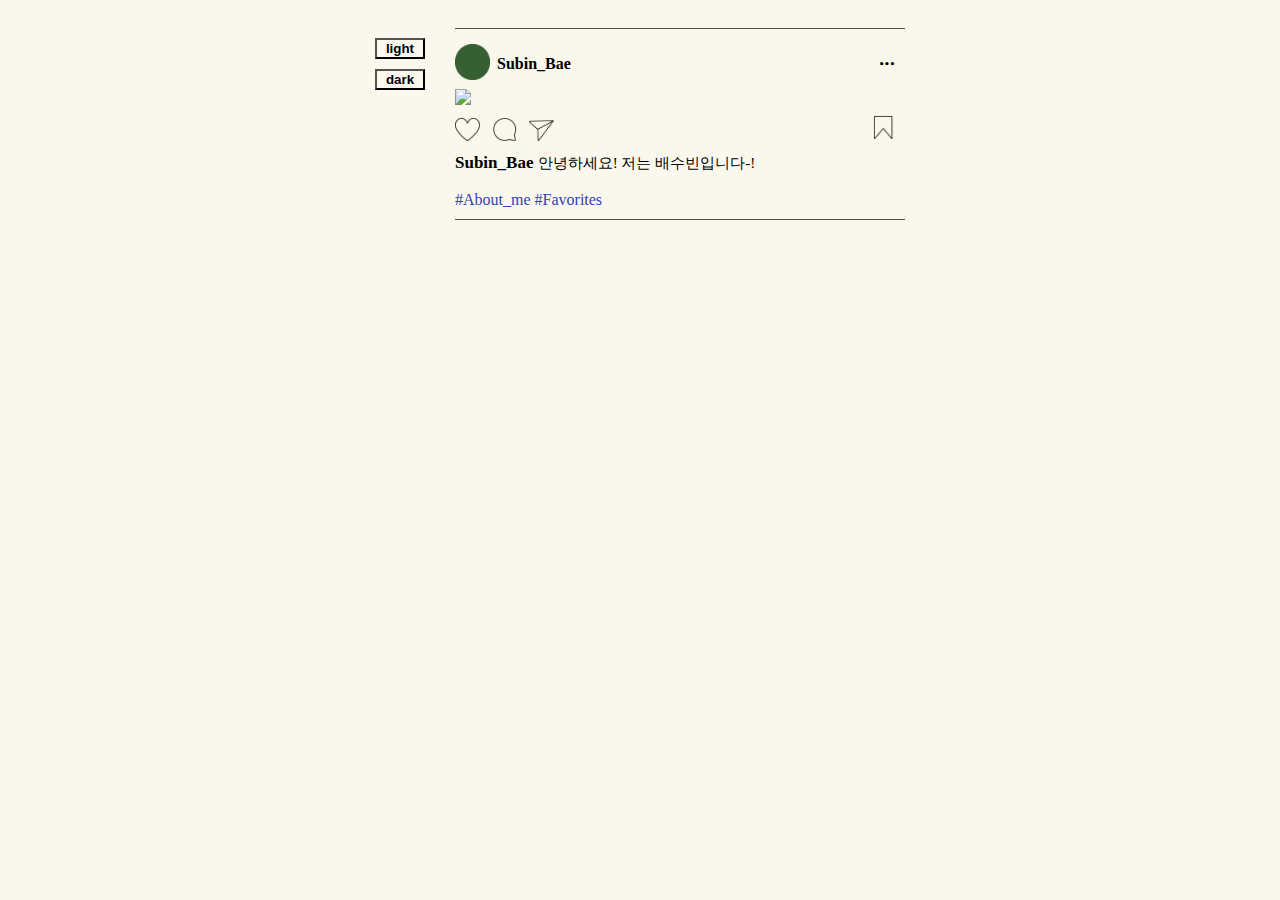
==== index.html @ 0ac8c8d3 "first commit" ====
<!doctype html>
<html>
    <head>
        <title> Subin Homepage </title>
        <meta charset="utf-8">
        <link rel="stylesheet" href="style1.css">
    </head>
    <body>
        <div class="button">
            <div class="light">
                <input type="button" value="light" onclick="lightmode()">
            </div>
            <div class="dark">
                <input type="button" value="dark" onclick="darkmode()">
            </div>
            
        </div>
        <div class="container">
        <div class="profile">
            <a href="index.html" onclick="gohome()"><img src="image2/6.png" width="35px"></a>
            <div class="name">
                <a href="index.html">Subin_Bae</a>
            </div>
            <div class="bold">
                ···
            </div>
        </div>
        
        <div class="image1">
            <img src="image/IMG_4882.JPG">
        </div>
        
        <div class="icon">
            <img id="img1" src="image2/1.png">
            <img id="img3" src="image2/3.png">
            <img id="img5" src="image2/5.png">

            <span class="icon2">
                <img id="img4" src="image2/4.png">
            </span>
        </div>

        <span class="text">
            <strong>Subin_Bae  </strong>
            안녕하세요! 저는 배수빈입니다-!
        </span><br><br>
        

        <div class="hashtag">
            <a href="About_me.html">#About_me</a>
            <span class="hashtag2">
                <a href="Favorite.html">#Favorites</a>
            </div>
        </div>
        </div>

        <script>
            function lightmode(){
                document.querySelector('body').style.color = '#291C0E';
                document.querySelector('body').style.backgroundColor = '#FAF8EC';
                document.querySelector('.name a').style.color = '#291C0E';
                document.querySelector('.hashtag a').style.color = '#3143AD';
                document.querySelector('.hashtag2 a').style.color = '#3143AD';

                document.getElementById('img1').src='image2/1.png';
                document.getElementById('img3').src='image2/3.png';
                document.getElementById('img5').src='image2/5.png';
                document.getElementById('img4').src='image2/4.png';
            }
            function darkmode(){
                document.querySelector('body').style.color = '#FAF8EC';
                document.querySelector('body').style.backgroundColor = '#291C0E';
                document.querySelector('.name a').style.color = '#FAF8EC';
                document.querySelector('.hashtag a').style.color = '#6195B3';
                document.querySelector('.hashtag2 a').style.color = '#6195B3';
                
                document.getElementById('img1').src='image2/1-1.png';
                document.getElementById('img3').src='image2/3-1.png';
                document.getElementById('img5').src='image2/5-1.png';
                document.getElementById('img4').src='image2/4-1.png';
            }
            function gohome(){
                alert("홈으로 이동합니다!");
            }
        </script>

    </body>
</html>
---- style1.css ----
body{
    background-color: #FAF8EC;
    display: flex;
    justify-content: center;
}

.container {
    margin-top: 20px;
    padding-top: 10px;
    padding-bottom: 10px;
    width: 450px;
    border-top: 1px solid #4A4A4A;
    border-bottom: 1px solid #4A4A4A;
}

.profile {
    display: flex;
    text-align: center;
    align-items: center;
    width: 450px;
    height: 50px;
    position:sticky;
}

.name a {
    text-decoration: none;
    color:black;
    font-weight: 900;
    padding-left: 7px;
}

.bold {
    font-weight: 1000;
    margin-left: auto;
    margin-right: 10px;
}

.image1 img {
    width: 450px;
    height: auto;
    margin-bottom: 5px;
}

.icon img {
    width: 25px;
    padding-right: 8px;
    padding-bottom: 8px;
}

.icon2 img{
    margin-left: 305px;
    padding-bottom: 10px;
}

.text {
    font-size: 15px;
}

.text strong {
    font-size: 17px;
}

.hashtag a {
    color: #3143AD;
    text-decoration: none;
}

.button input {
    display: flex;
    background-color: #FAF8EC;
    width: 50px;
    font-weight: 700;
    justify-content: center;
    margin-top: 10px;
    margin-right: 30px;
}

.light input{
    margin-top: 30px;
}
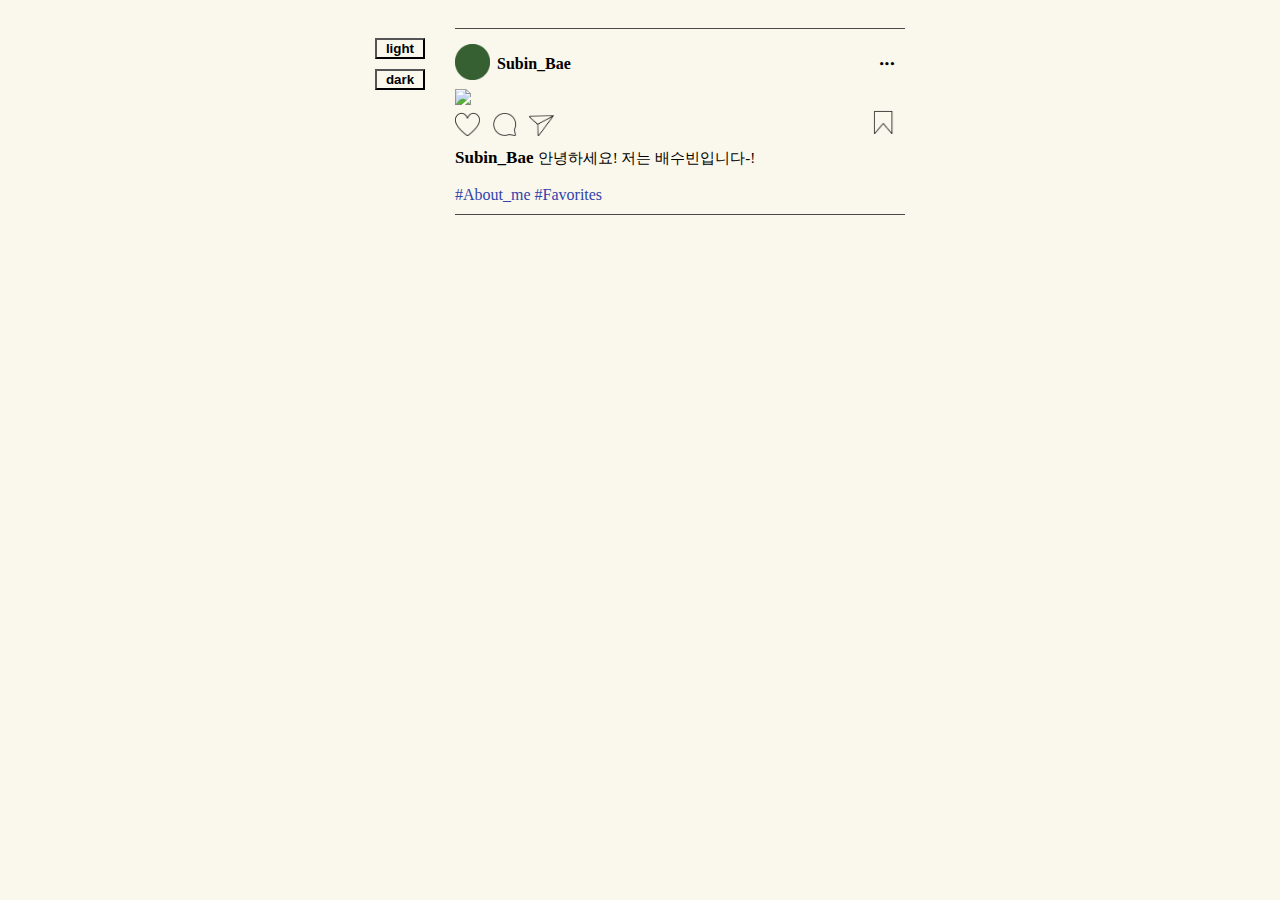
==== commit b40b018f: "Update index.html" ====
--- a/index.html
+++ b/index.html
@@ -26,7 +26,7 @@
             </div>
         </div>
         
-        <div class="image1">
+        <div id="image1">
             <img src="image/IMG_4882.JPG">
         </div>
         
@@ -85,4 +85,4 @@
         </script>
 
     </body>
-</html>+</html>
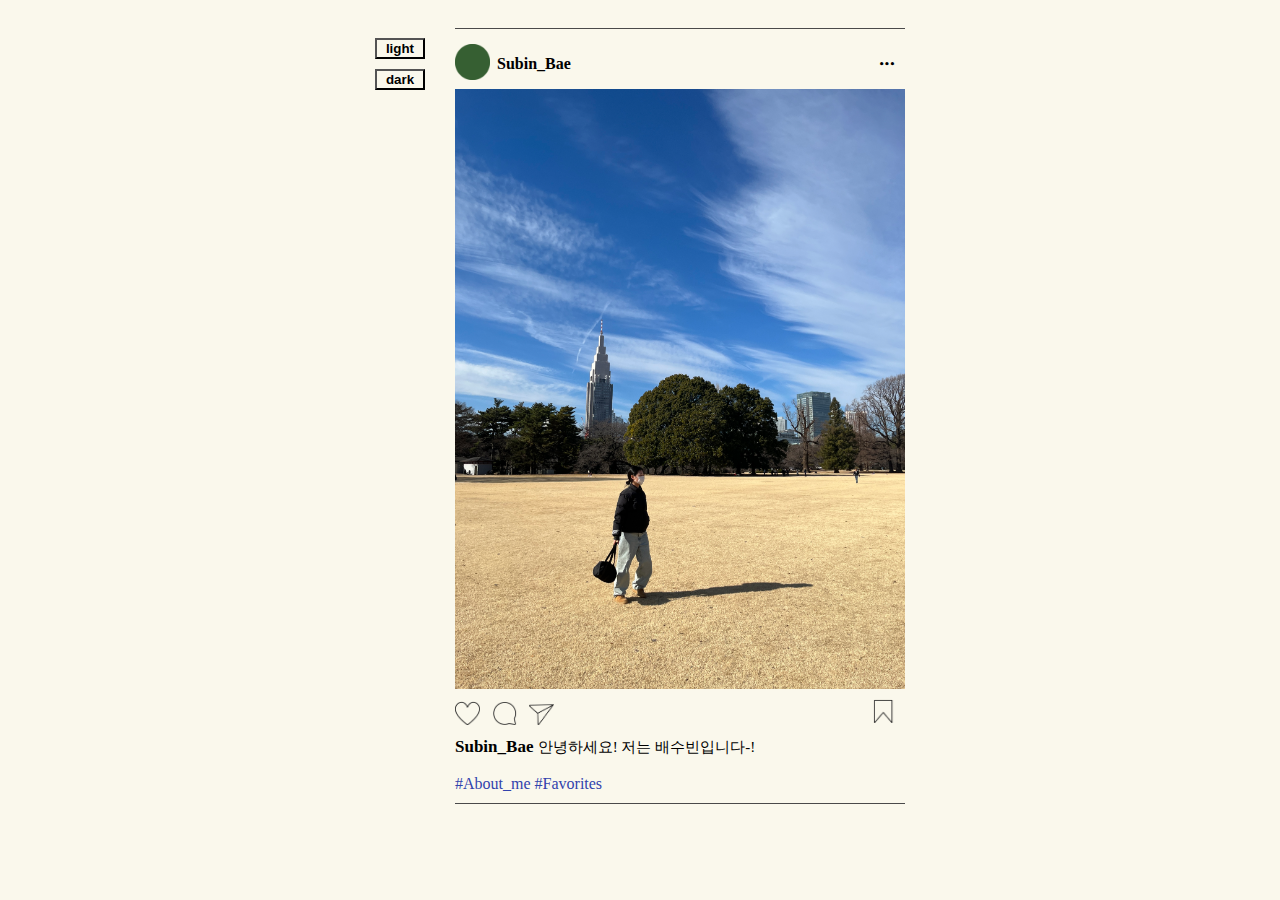
==== commit 90a9b068: "Update index.html" ====
--- a/index.html
+++ b/index.html
@@ -27,7 +27,7 @@
         </div>
         
         <div id="image1">
-            <img src="image/IMG_4882.JPG">
+            <img src="image/IMG_4882.jpg">
         </div>
         
         <div class="icon">
--- a/style1.css
+++ b/style1.css
@@ -35,7 +35,7 @@
     margin-right: 10px;
 }
 
-.image1 img {
+#image1 img {
     width: 450px;
     height: auto;
     margin-bottom: 5px;
